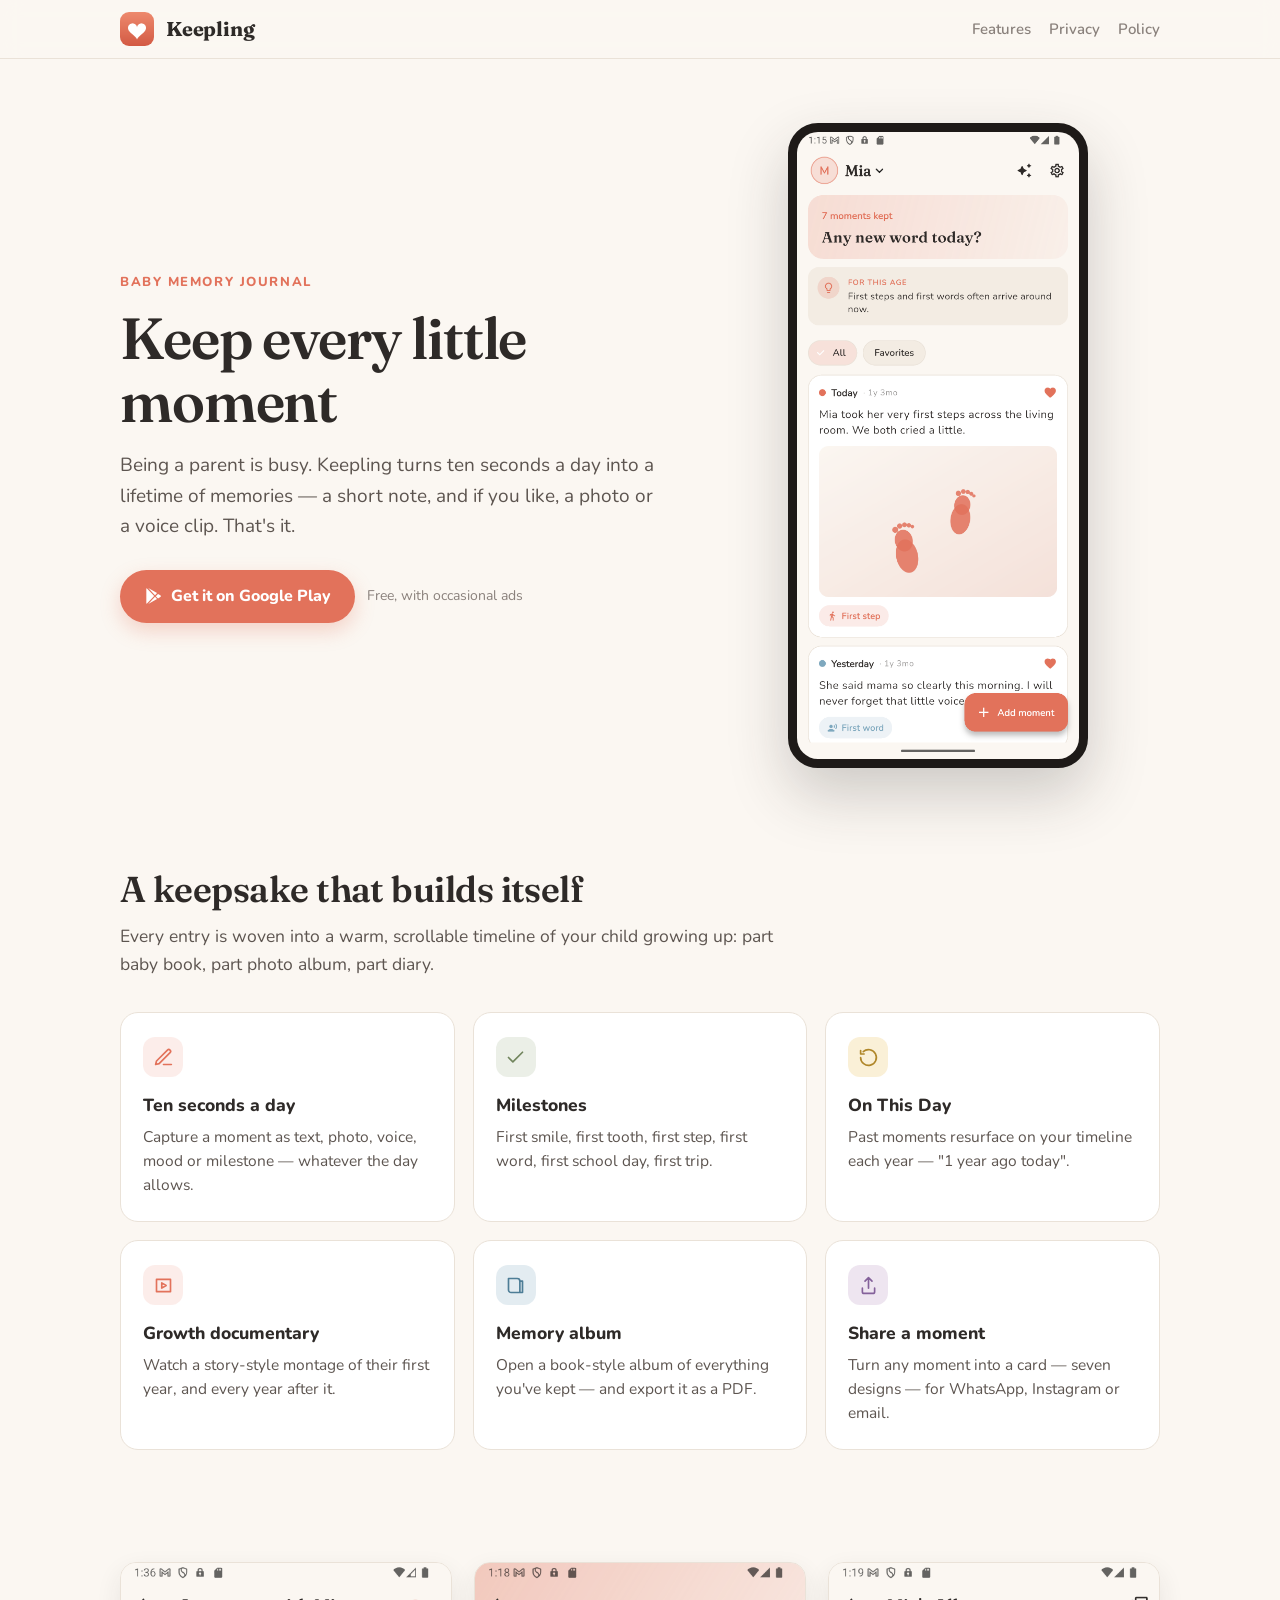
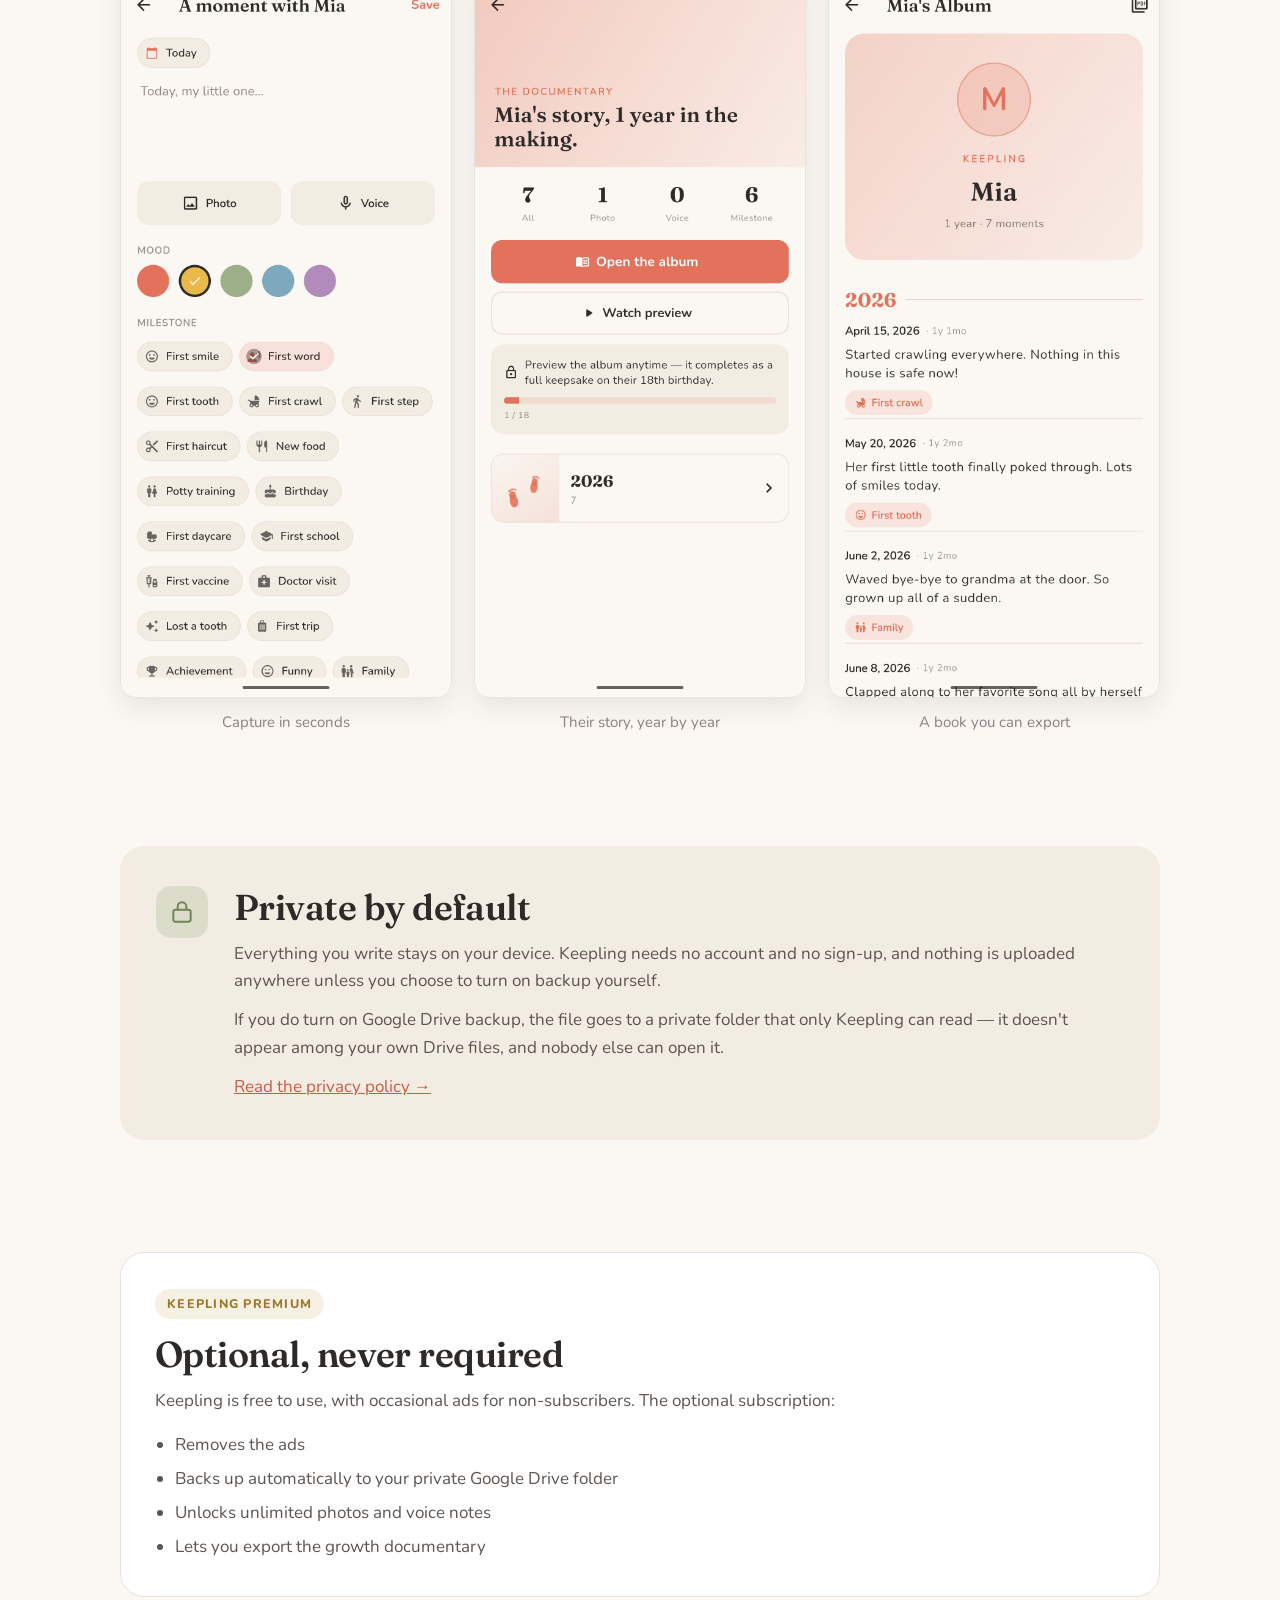
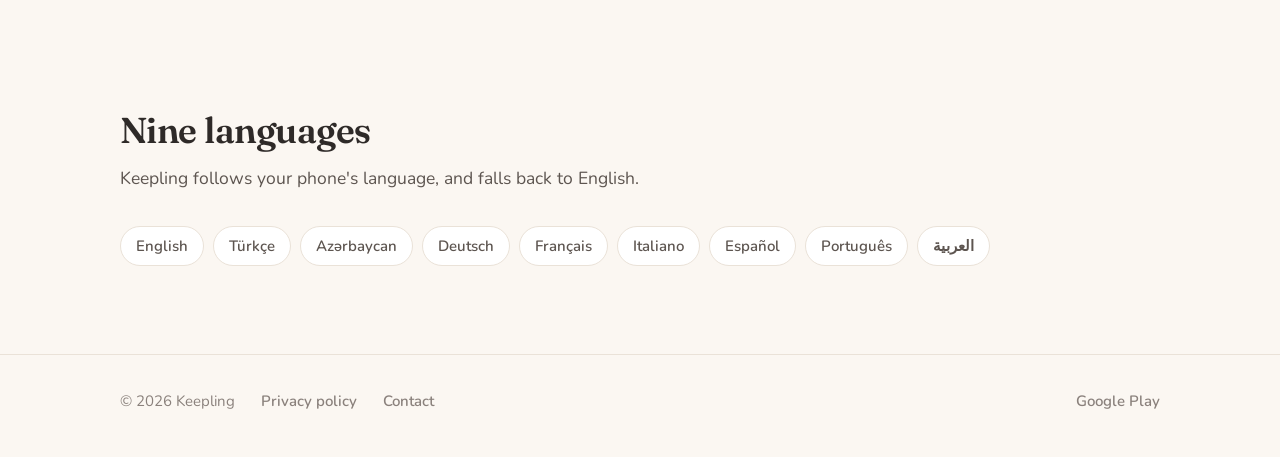
==== index.html @ e2f2be73 "The Keepling website Google's OAuth consent screen will not let the app publish without an applicati" ====
<!doctype html>
<html lang="en">
<head>
<meta charset="utf-8">
<meta name="viewport" content="width=device-width, initial-scale=1">
<title>Keepling — Baby Memory Journal</title>
<meta name="description" content="Keepling is a baby journal and milestone tracker that turns ten seconds a day into a lifetime of memories. Private on your device, no account needed.">
<link rel="icon" href="assets/icon.png">

<meta property="og:title" content="Keepling — Baby Memory Journal">
<meta property="og:description" content="Ten seconds a day becomes a lifetime of memories. A baby journal and milestone tracker that stays private on your device.">
<meta property="og:image" content="https://bturksoy.github.io/keepling-app/assets/icon.png">
<meta property="og:type" content="website">
<meta name="twitter:card" content="summary">

<link rel="preconnect" href="https://fonts.googleapis.com">
<link rel="preconnect" href="https://fonts.gstatic.com" crossorigin>
<link href="https://fonts.googleapis.com/css2?family=Fraunces:opsz,wght@9..144,500;9..144,600;9..144,700&family=Nunito:wght@400;600;700;800&display=swap" rel="stylesheet">

<style>
  :root{
    --terracotta:#E2725B;
    --terracotta-dark:#C85B45;
    --sage:#9CAF88;
    --honey:#E9B949;
    --gold:#C9A24B;
    --paper:#FBF7F2;
    --surface:#FFFFFF;
    --surface-alt:#F3ECE3;
    --ink:#2E2A28;
    --ink-soft:#8A817C;
    --line:#EAE2D8;
    --display:"Fraunces",Georgia,"Times New Roman",serif;
    --body:"Nunito",-apple-system,BlinkMacSystemFont,"Segoe UI",Roboto,sans-serif;
    --wrap:1080px;
  }

  *{box-sizing:border-box;}
  html{scroll-behavior:smooth;}
  body{
    margin:0;
    background:var(--paper);
    color:var(--ink);
    font-family:var(--body);
    font-size:17px;
    line-height:1.6;
    -webkit-font-smoothing:antialiased;
  }
  img{max-width:100%;display:block;}
  a{color:var(--terracotta-dark);}

  .wrap{width:100%;max-width:var(--wrap);margin:0 auto;padding-inline:20px;}

  /* ---------- header ---------- */
  header{
    position:sticky;top:0;z-index:10;
    background:rgba(251,247,242,.88);
    backdrop-filter:blur(10px);
    border-bottom:1px solid var(--line);
  }
  .bar{display:flex;align-items:center;gap:12px;padding-block:12px;}
  .bar img{width:34px;height:34px;border-radius:9px;}
  .bar .name{font-family:var(--display);font-weight:700;font-size:20px;letter-spacing:-.01em;}
  .bar nav{margin-left:auto;display:flex;gap:18px;align-items:center;}
  .bar nav a{color:var(--ink-soft);text-decoration:none;font-weight:600;font-size:15px;}
  .bar nav a:hover{color:var(--ink);}

  /* ---------- hero ---------- */
  .hero{padding-block:64px 44px;}
  .hero-grid{display:grid;grid-template-columns:1.1fr .9fr;gap:52px;align-items:center;}
  .eyebrow{
    display:inline-block;
    font-size:13px;font-weight:800;letter-spacing:.12em;text-transform:uppercase;
    color:var(--terracotta);margin-bottom:14px;
  }
  h1{
    font-family:var(--display);
    font-size:clamp(38px,5.4vw,58px);
    line-height:1.08;
    font-weight:600;
    letter-spacing:-.02em;
    margin:0 0 18px;
  }
  .lede{font-size:19px;color:#5d5550;margin:0 0 28px;max-width:34em;}

  .cta{display:flex;flex-wrap:wrap;gap:12px;align-items:center;}
  .btn{
    display:inline-flex;align-items:center;gap:9px;
    background:var(--terracotta);color:#fff;text-decoration:none;
    font-weight:800;font-size:16px;
    padding:14px 24px;border-radius:999px;
    box-shadow:0 8px 20px rgba(226,114,91,.28);
    transition:transform .15s ease, background .15s ease;
  }
  .btn:hover{background:var(--terracotta-dark);transform:translateY(-1px);}
  .btn svg{width:18px;height:18px;fill:currentColor;}
  .btn-note{font-size:14px;color:var(--ink-soft);}

  .phone{
    margin-inline:auto;
    width:min(300px,100%);
    border-radius:30px;
    overflow:hidden;
    border:9px solid #1e1a18;
    box-shadow:0 26px 60px rgba(46,42,40,.22);
    background:#1e1a18;
  }

  /* ---------- sections ---------- */
  section{padding-block:56px;}
  .section-head{max-width:40em;margin-bottom:34px;}
  h2{
    font-family:var(--display);
    font-size:clamp(27px,3.4vw,36px);
    font-weight:600;line-height:1.18;letter-spacing:-.015em;
    margin:0 0 12px;
  }
  .section-head p{margin:0;color:#5d5550;font-size:17.5px;}

  .features{display:grid;grid-template-columns:repeat(3,1fr);gap:18px;}
  .card{
    background:var(--surface);
    border:1px solid var(--line);
    border-radius:18px;
    padding:24px 22px;
  }
  .card .ic{
    width:40px;height:40px;border-radius:12px;
    display:grid;place-items:center;margin-bottom:14px;
    background:rgba(226,114,91,.13);
  }
  .card .ic svg{width:21px;height:21px;stroke:var(--terracotta);fill:none;stroke-width:1.9;stroke-linecap:round;stroke-linejoin:round;}
  .card h3{font-size:17.5px;font-weight:800;margin:0 0 6px;}
  .card p{margin:0;color:#5d5550;font-size:15.5px;line-height:1.55;}

  /* tint variants, so the grid isn't six identical terracotta squares */
  .card:nth-child(2) .ic{background:rgba(156,175,136,.20);}
  .card:nth-child(2) .ic svg{stroke:#71855d;}
  .card:nth-child(3) .ic{background:rgba(233,185,73,.22);}
  .card:nth-child(3) .ic svg{stroke:#b0872a;}
  .card:nth-child(5) .ic{background:rgba(126,168,190,.22);}
  .card:nth-child(5) .ic svg{stroke:#4d7d96;}
  .card:nth-child(6) .ic{background:rgba(176,139,187,.22);}
  .card:nth-child(6) .ic svg{stroke:#84619a;}

  /* ---------- gallery ---------- */
  .shots{display:grid;grid-template-columns:repeat(3,1fr);gap:22px;}
  .shot figure{margin:0;}
  .shot img{
    border-radius:16px;
    border:1px solid var(--line);
    box-shadow:0 10px 26px rgba(46,42,40,.09);
  }
  .shot figcaption{
    margin-top:12px;font-size:15px;color:var(--ink-soft);text-align:center;
  }

  /* ---------- privacy ---------- */
  .privacy{
    background:var(--surface-alt);
    border-radius:24px;
    padding:40px 36px;
    display:grid;grid-template-columns:auto 1fr;gap:26px;align-items:start;
  }
  .privacy .lock{
    width:52px;height:52px;border-radius:15px;
    background:rgba(156,175,136,.26);
    display:grid;place-items:center;flex:none;
  }
  .privacy .lock svg{width:26px;height:26px;stroke:#6f8459;fill:none;stroke-width:1.8;stroke-linecap:round;stroke-linejoin:round;}
  .privacy h2{margin-top:0;}
  .privacy p{color:#5d5550;margin:0 0 12px;}
  .privacy p:last-child{margin-bottom:0;}

  /* ---------- premium ---------- */
  .premium{
    border:1px solid var(--line);
    background:var(--surface);
    border-radius:24px;
    padding:36px 34px;
  }
  .premium .tag{
    display:inline-block;font-size:12.5px;font-weight:800;letter-spacing:.1em;
    text-transform:uppercase;color:#9a7a2c;
    background:rgba(201,162,75,.16);
    padding:5px 12px;border-radius:999px;margin-bottom:14px;
  }
  .premium ul{margin:0;padding-left:20px;color:#5d5550;}
  .premium li{margin-bottom:7px;}
  .premium li:last-child{margin-bottom:0;}

  /* ---------- languages ---------- */
  .langs{display:flex;flex-wrap:wrap;gap:9px;}
  .lang{
    background:var(--surface);
    border:1px solid var(--line);
    border-radius:999px;
    padding:7px 15px;
    font-size:15px;font-weight:600;color:#5d5550;
  }

  /* ---------- footer ---------- */
  footer{
    border-top:1px solid var(--line);
    margin-top:32px;
    padding-block:34px 44px;
    color:var(--ink-soft);font-size:15px;
  }
  .foot{display:flex;flex-wrap:wrap;gap:14px 26px;align-items:center;}
  .foot a{color:var(--ink-soft);text-decoration:none;font-weight:600;}
  .foot a:hover{color:var(--ink);text-decoration:underline;}
  .foot .spacer{margin-left:auto;}

  /* ---------- responsive ---------- */
  @media (max-width:880px){
    .hero-grid{grid-template-columns:1fr;gap:38px;}
    .features{grid-template-columns:repeat(2,1fr);}
    .shots{grid-template-columns:repeat(2,1fr);}
  }
  @media (max-width:560px){
    body{font-size:16.5px;}
    .hero{padding-block:44px 32px;}
    section{padding-block:42px;}
    .features,.shots{grid-template-columns:1fr;}
    .privacy{grid-template-columns:1fr;padding:30px 24px;gap:18px;}
    .premium{padding:28px 24px;}
    .shots{max-width:330px;margin-inline:auto;}
  }
</style>
</head>
<body>

<header>
  <div class="wrap bar">
    <img src="assets/icon.png" alt="">
    <span class="name">Keepling</span>
    <nav>
      <a href="#features">Features</a>
      <a href="#privacy">Privacy</a>
      <a href="https://bturksoy.github.io/keepling-privacy/">Policy</a>
    </nav>
  </div>
</header>

<main>

  <div class="wrap hero">
    <div class="hero-grid">
      <div>
        <span class="eyebrow">Baby memory journal</span>
        <h1>Keep every little moment</h1>
        <p class="lede">
          Being a parent is busy. Keepling turns ten seconds a day into a
          lifetime of memories — a short note, and if you like, a photo or a
          voice clip. That's it.
        </p>
        <div class="cta">
          <a class="btn" href="https://play.google.com/store/apps/details?id=com.keepling.keepling">
            <svg viewBox="0 0 24 24" aria-hidden="true"><path d="M3.6 1.8a1 1 0 0 0-.5.9v18.6a1 1 0 0 0 .5.9l10-10.2-10-10.2zm11.1 9.1 2.7-2.8L5.6 1.4l9.1 9.5zM5.6 22.6l11.8-6.7-2.7-2.8-9.1 9.5zm13.1-7.4 3.1-1.8c.9-.5.9-1.9 0-2.4l-3.1-1.8-3 3 3 3z"/></svg>
            Get it on Google Play
          </a>
          <span class="btn-note">Free, with occasional ads</span>
        </div>
      </div>
      <div>
        <div class="phone">
          <img src="assets/01-timeline.png" alt="The Keepling timeline, showing saved moments for a child called Mia">
        </div>
      </div>
    </div>
  </div>

  <section id="features">
    <div class="wrap">
      <div class="section-head">
        <h2>A keepsake that builds itself</h2>
        <p>
          Every entry is woven into a warm, scrollable timeline of your child
          growing up: part baby book, part photo album, part diary.
        </p>
      </div>

      <div class="features">
        <div class="card">
          <div class="ic"><svg viewBox="0 0 24 24" aria-hidden="true"><path d="M12 20h9M16.5 3.5a2.1 2.1 0 0 1 3 3L7 19l-4 1 1-4 12.5-12.5z"/></svg></div>
          <h3>Ten seconds a day</h3>
          <p>Capture a moment as text, photo, voice, mood or milestone — whatever the day allows.</p>
        </div>

        <div class="card">
          <div class="ic"><svg viewBox="0 0 24 24" aria-hidden="true"><path d="M20 6 9 17l-5-5"/></svg></div>
          <h3>Milestones</h3>
          <p>First smile, first tooth, first step, first word, first school day, first trip.</p>
        </div>

        <div class="card">
          <div class="ic"><svg viewBox="0 0 24 24" aria-hidden="true"><path d="M3 12a9 9 0 1 0 3-6.7M3 4v4h4"/></svg></div>
          <h3>On This Day</h3>
          <p>Past moments resurface on your timeline each year — "1 year ago today".</p>
        </div>

        <div class="card">
          <div class="ic"><svg viewBox="0 0 24 24" aria-hidden="true"><path d="M4 5h16v14H4zM10 9l5 3-5 3z"/></svg></div>
          <h3>Growth documentary</h3>
          <p>Watch a story-style montage of their first year, and every year after it.</p>
        </div>

        <div class="card">
          <div class="ic"><svg viewBox="0 0 24 24" aria-hidden="true"><path d="M4 4h10a3 3 0 0 1 3 3v13H7a3 3 0 0 1-3-3zM17 7h3v13H7"/></svg></div>
          <h3>Memory album</h3>
          <p>Open a book-style album of everything you've kept — and export it as a PDF.</p>
        </div>

        <div class="card">
          <div class="ic"><svg viewBox="0 0 24 24" aria-hidden="true"><path d="M12 3v12M8 7l4-4 4 4M5 15v4a2 2 0 0 0 2 2h10a2 2 0 0 0 2-2v-4"/></svg></div>
          <h3>Share a moment</h3>
          <p>Turn any moment into a card — seven designs — for WhatsApp, Instagram or email.</p>
        </div>
      </div>
    </div>
  </section>

  <section>
    <div class="wrap">
      <div class="shots">
        <div class="shot">
          <figure>
            <img src="assets/02-capture.png" alt="The capture screen, with a note, a photo, a mood and a milestone">
            <figcaption>Capture in seconds</figcaption>
          </figure>
        </div>
        <div class="shot">
          <figure>
            <img src="assets/03-documentary.png" alt="The growth documentary screen">
            <figcaption>Their story, year by year</figcaption>
          </figure>
        </div>
        <div class="shot">
          <figure>
            <img src="assets/04-album.png" alt="The book-style memory album">
            <figcaption>A book you can export</figcaption>
          </figure>
        </div>
      </div>
    </div>
  </section>

  <section id="privacy">
    <div class="wrap">
      <div class="privacy">
        <div class="lock">
          <svg viewBox="0 0 24 24" aria-hidden="true"><rect x="4" y="10" width="16" height="11" rx="2"/><path d="M8 10V7a4 4 0 0 1 8 0v3"/></svg>
        </div>
        <div>
          <h2>Private by default</h2>
          <p>
            Everything you write stays on your device. Keepling needs no account
            and no sign-up, and nothing is uploaded anywhere unless you choose to
            turn on backup yourself.
          </p>
          <p>
            If you do turn on Google Drive backup, the file goes to a private
            folder that only Keepling can read — it doesn't appear among your
            own Drive files, and nobody else can open it.
          </p>
          <p>
            <a href="https://bturksoy.github.io/keepling-privacy/">Read the privacy policy →</a>
          </p>
        </div>
      </div>
    </div>
  </section>

  <section>
    <div class="wrap">
      <div class="premium">
        <span class="tag">Keepling Premium</span>
        <h2>Optional, never required</h2>
        <p style="color:#5d5550;margin:0 0 16px;max-width:42em;">
          Keepling is free to use, with occasional ads for non-subscribers.
          The optional subscription:
        </p>
        <ul>
          <li>Removes the ads</li>
          <li>Backs up automatically to your private Google Drive folder</li>
          <li>Unlocks unlimited photos and voice notes</li>
          <li>Lets you export the growth documentary</li>
        </ul>
      </div>
    </div>
  </section>

  <section>
    <div class="wrap">
      <div class="section-head">
        <h2>Nine languages</h2>
        <p>Keepling follows your phone's language, and falls back to English.</p>
      </div>
      <div class="langs">
        <span class="lang">English</span>
        <span class="lang">Türkçe</span>
        <span class="lang">Azərbaycan</span>
        <span class="lang">Deutsch</span>
        <span class="lang">Français</span>
        <span class="lang">Italiano</span>
        <span class="lang">Español</span>
        <span class="lang">Português</span>
        <span class="lang">العربية</span>
      </div>
    </div>
  </section>

</main>

<footer>
  <div class="wrap foot">
    <span>© 2026 Keepling</span>
    <a href="https://bturksoy.github.io/keepling-privacy/">Privacy policy</a>
    <a href="mailto:burhanturksoy@gmail.com">Contact</a>
    <span class="spacer"></span>
    <a href="https://play.google.com/store/apps/details?id=com.keepling.keepling">Google Play</a>
  </div>
</footer>

</body>
</html>
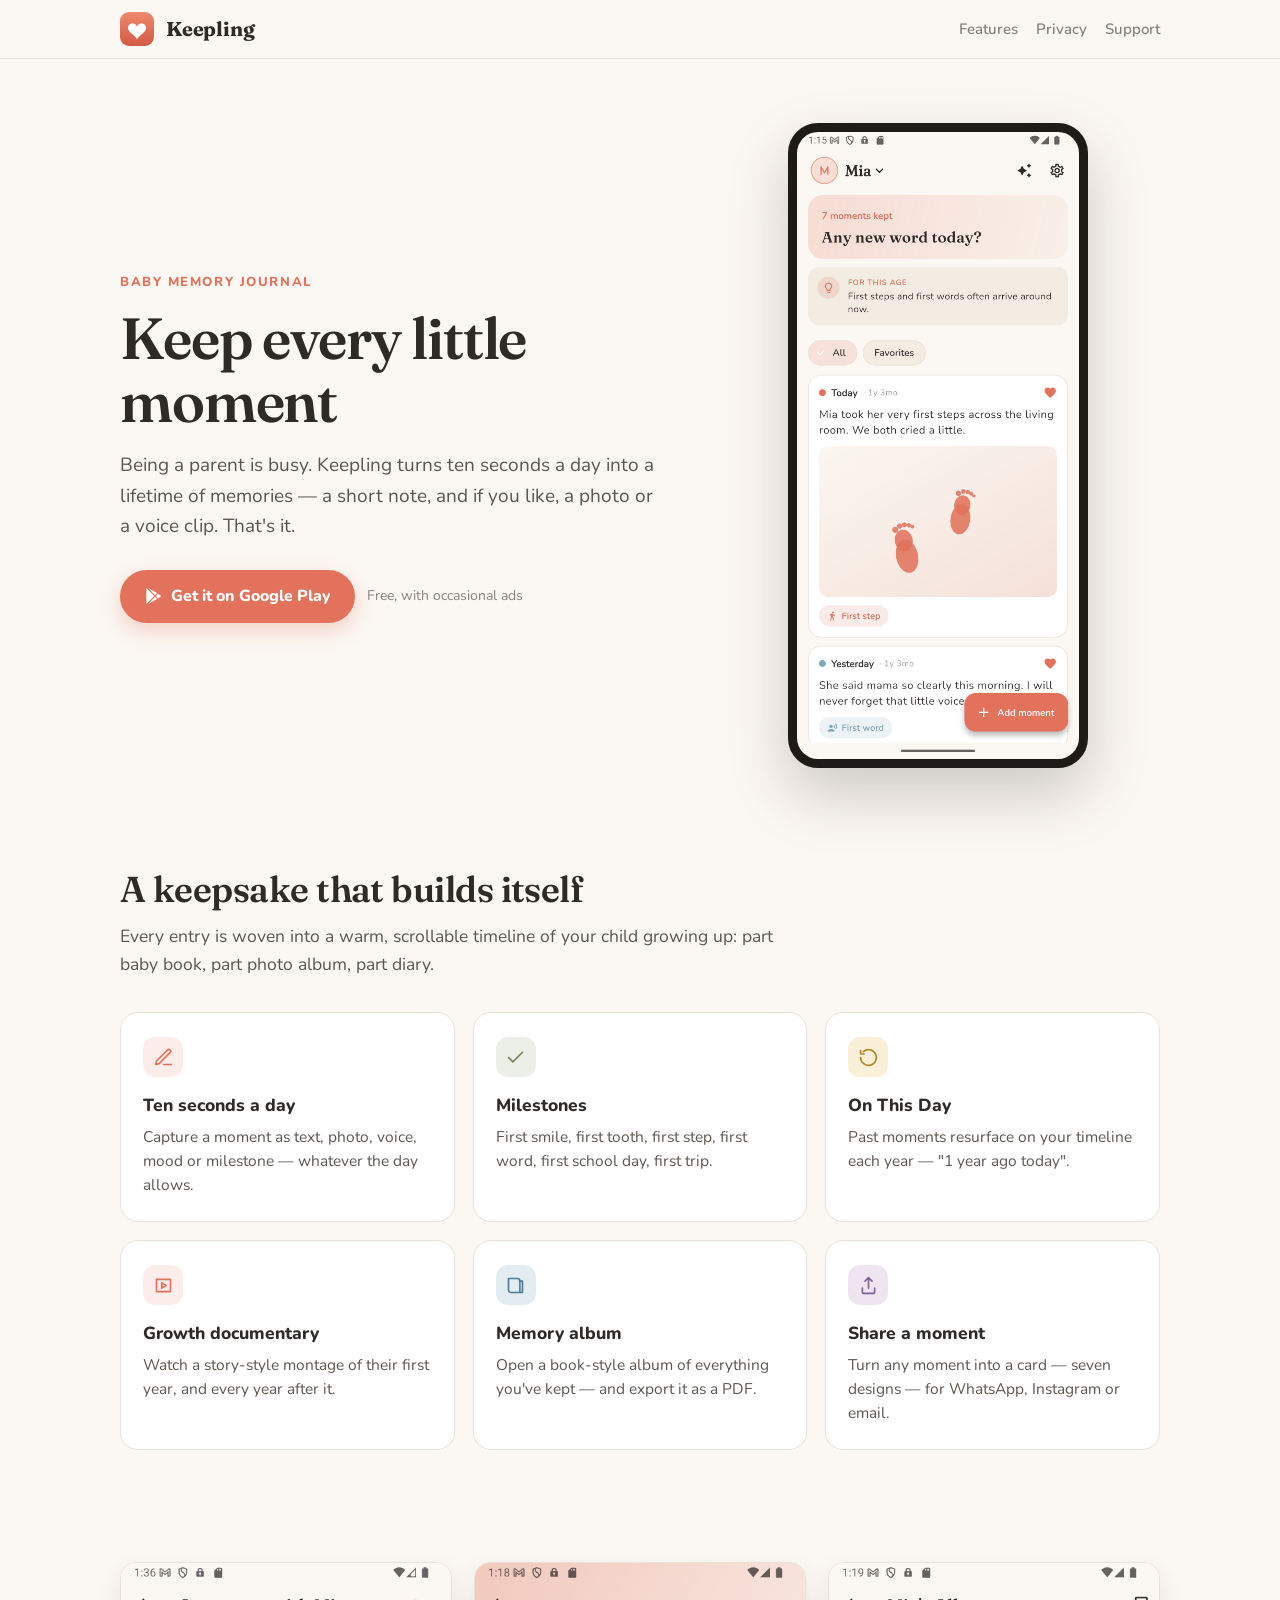
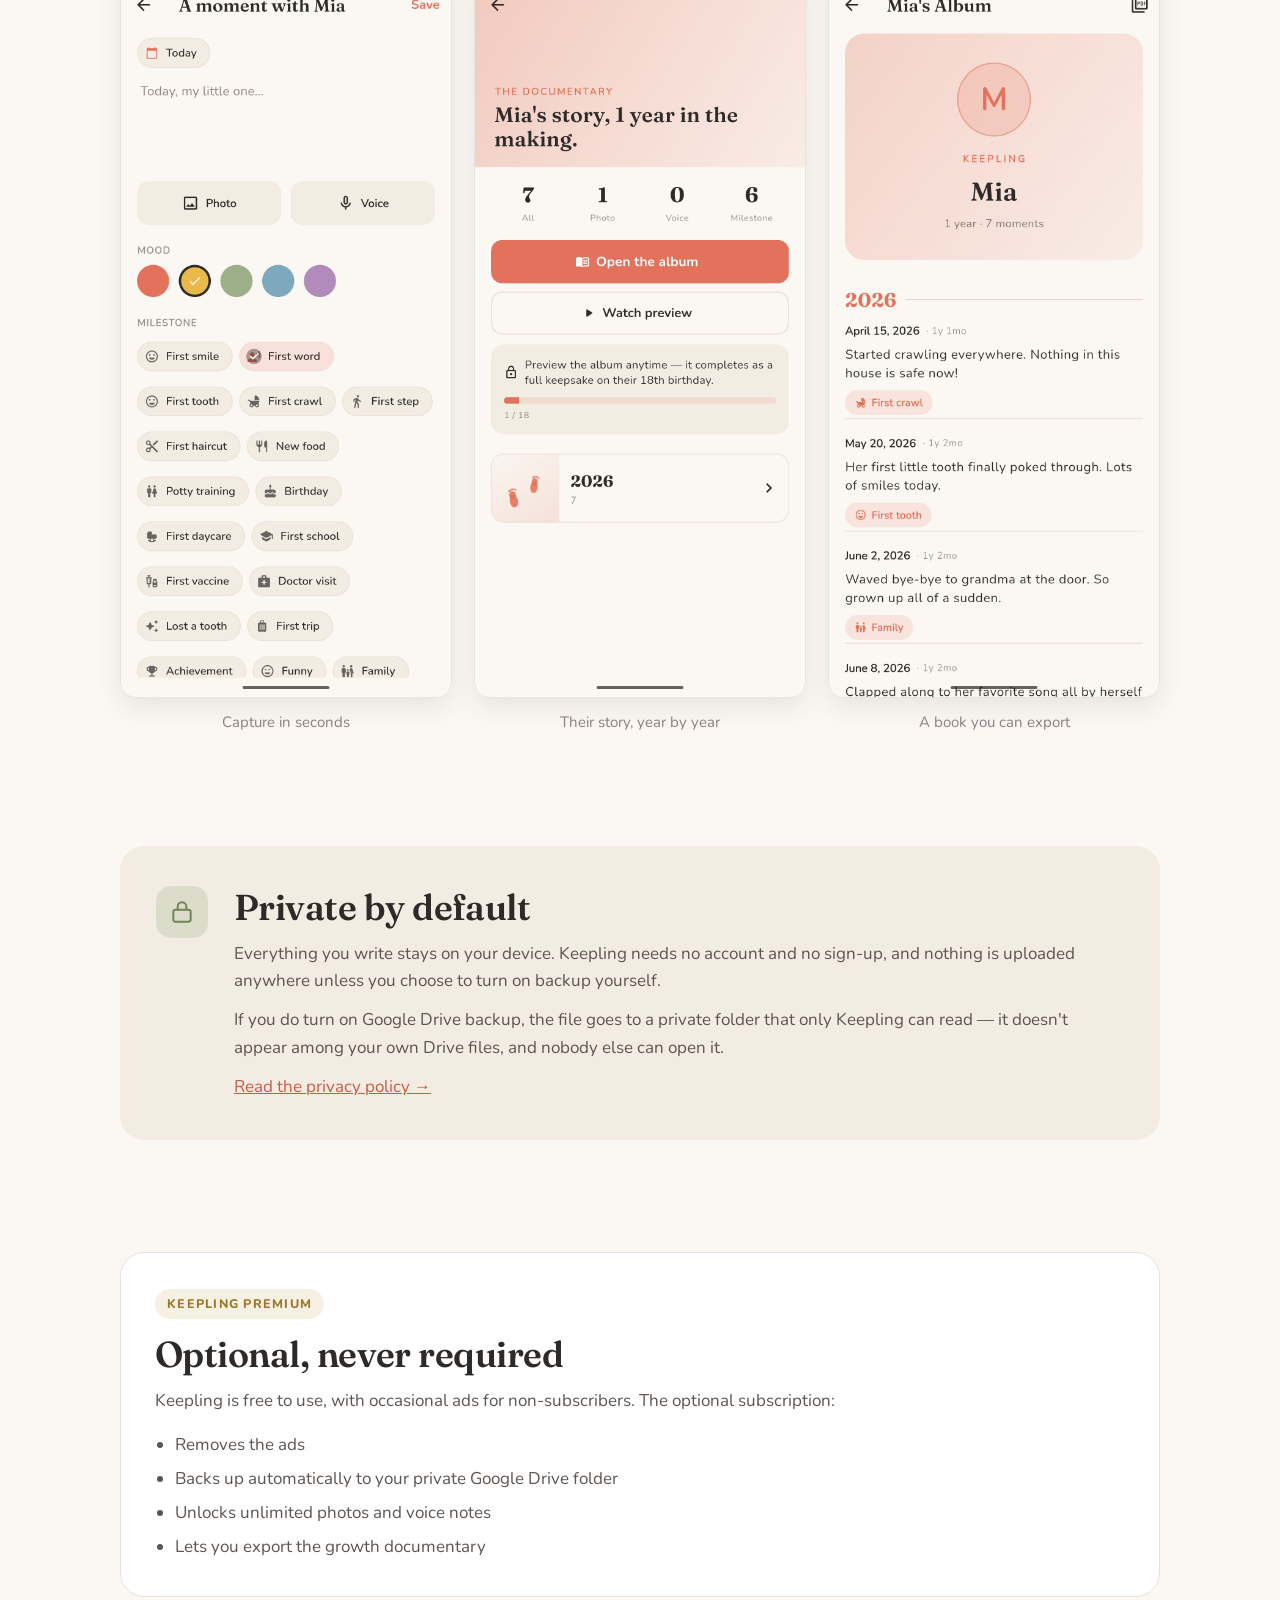
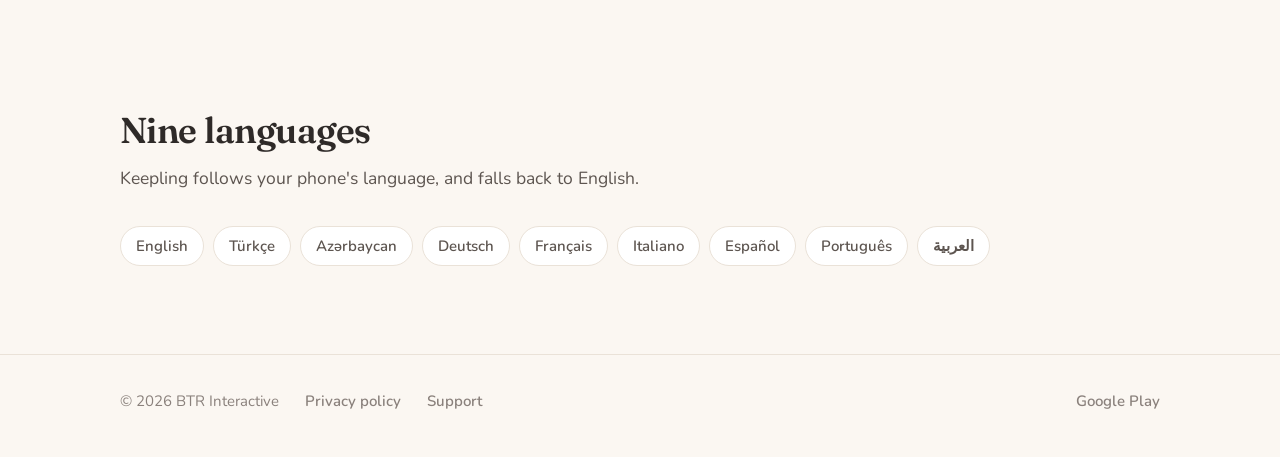
==== commit 620658f5: "Move the privacy policy and support pages onto our own domain They lived at bturksoy.github.io, whic" ====
--- a/index.html
+++ b/index.html
@@ -9,7 +9,9 @@
 
 <meta property="og:title" content="Keepling — Baby Memory Journal">
 <meta property="og:description" content="Ten seconds a day becomes a lifetime of memories. A baby journal and milestone tracker that stays private on your device.">
-<meta property="og:image" content="https://bturksoy.github.io/keepling-app/assets/icon.png">
+<meta property="og:url" content="https://keepling.btrinteractive.de/">
+<meta property="og:image" content="https://keepling.btrinteractive.de/assets/icon.png">
+<link rel="canonical" href="https://keepling.btrinteractive.de/">
 <meta property="og:type" content="website">
 <meta name="twitter:card" content="summary">
 
@@ -236,8 +238,8 @@
     <span class="name">Keepling</span>
     <nav>
       <a href="#features">Features</a>
-      <a href="#privacy">Privacy</a>
-      <a href="https://bturksoy.github.io/keepling-privacy/">Policy</a>
+      <a href="privacy/">Privacy</a>
+      <a href="support/">Support</a>
     </nav>
   </div>
 </header>
@@ -364,7 +366,7 @@
             own Drive files, and nobody else can open it.
           </p>
           <p>
-            <a href="https://bturksoy.github.io/keepling-privacy/">Read the privacy policy →</a>
+            <a href="privacy/">Read the privacy policy →</a>
           </p>
         </div>
       </div>
@@ -414,9 +416,9 @@
 
 <footer>
   <div class="wrap foot">
-    <span>© 2026 Keepling</span>
-    <a href="https://bturksoy.github.io/keepling-privacy/">Privacy policy</a>
-    <a href="mailto:burhanturksoy@gmail.com">Contact</a>
+    <span>© 2026 BTR Interactive</span>
+    <a href="privacy/">Privacy policy</a>
+    <a href="support/">Support</a>
     <span class="spacer"></span>
     <a href="https://play.google.com/store/apps/details?id=com.keepling.keepling">Google Play</a>
   </div>
